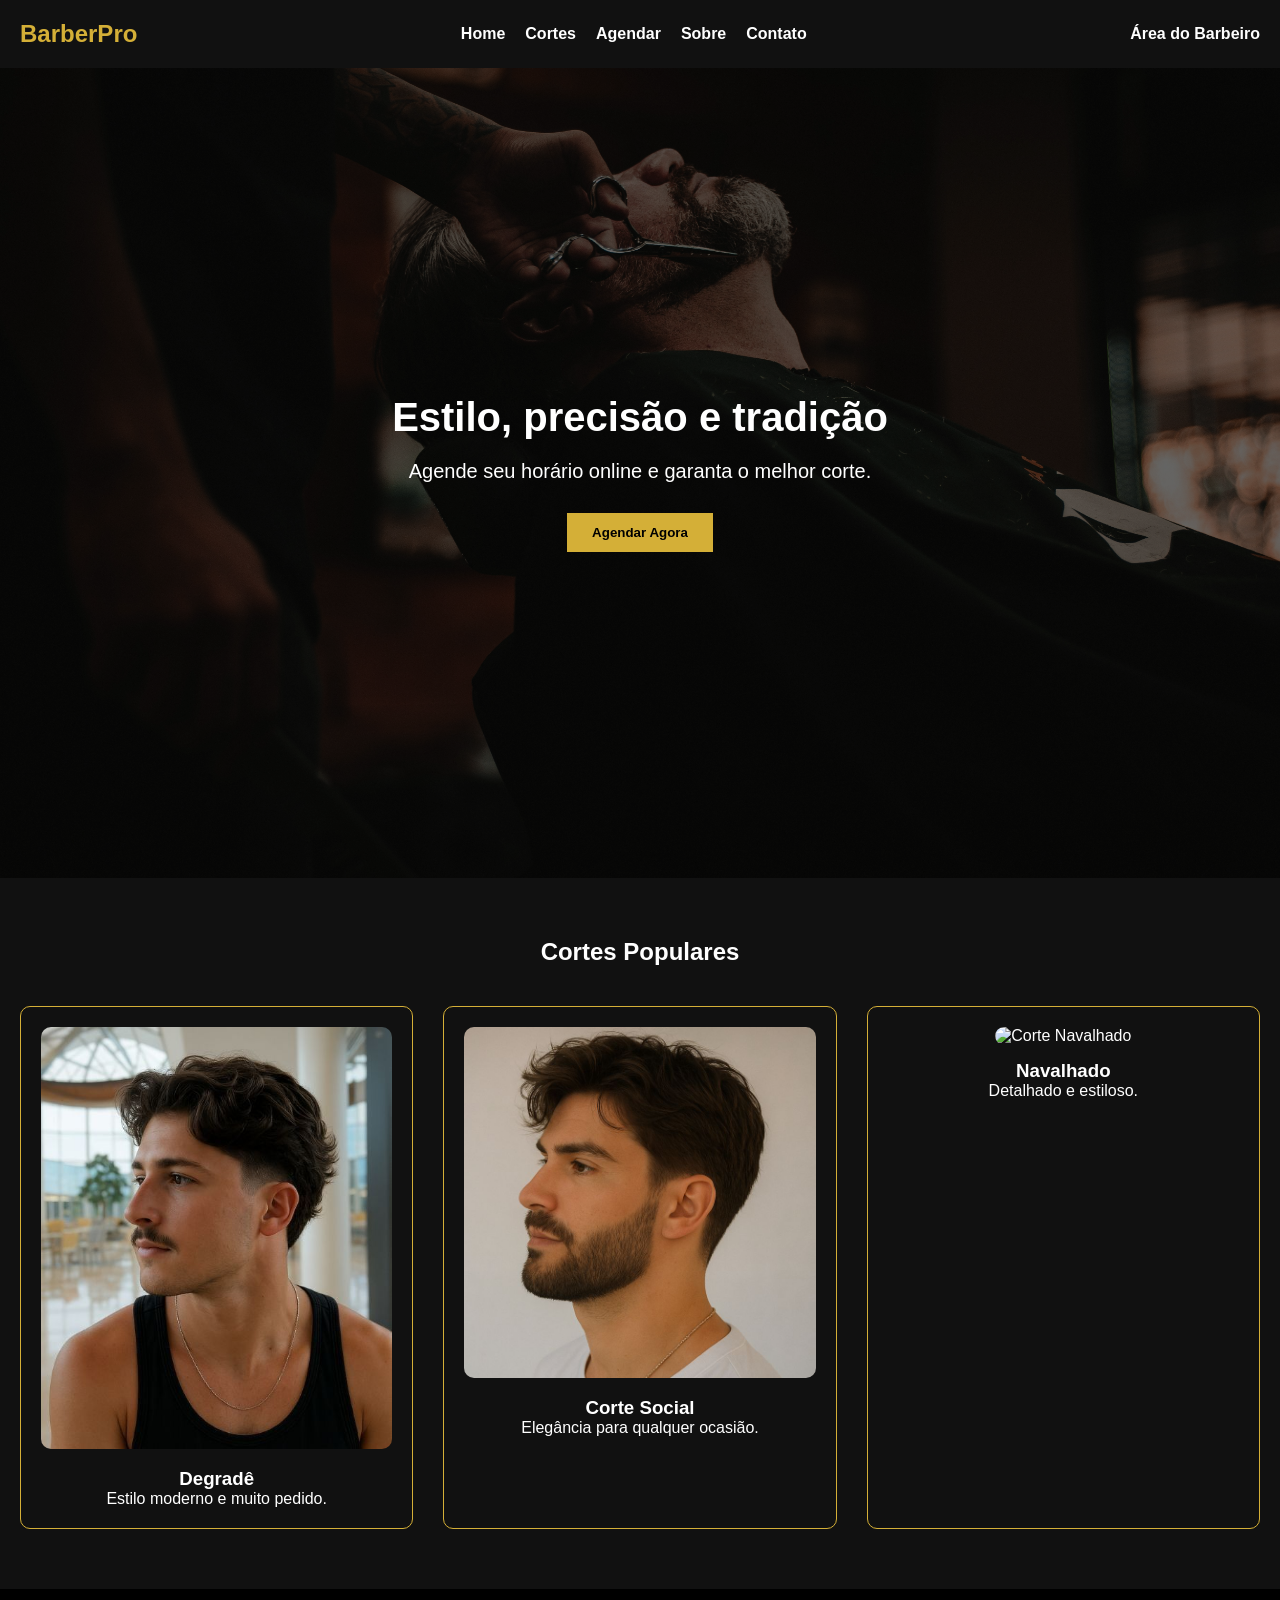
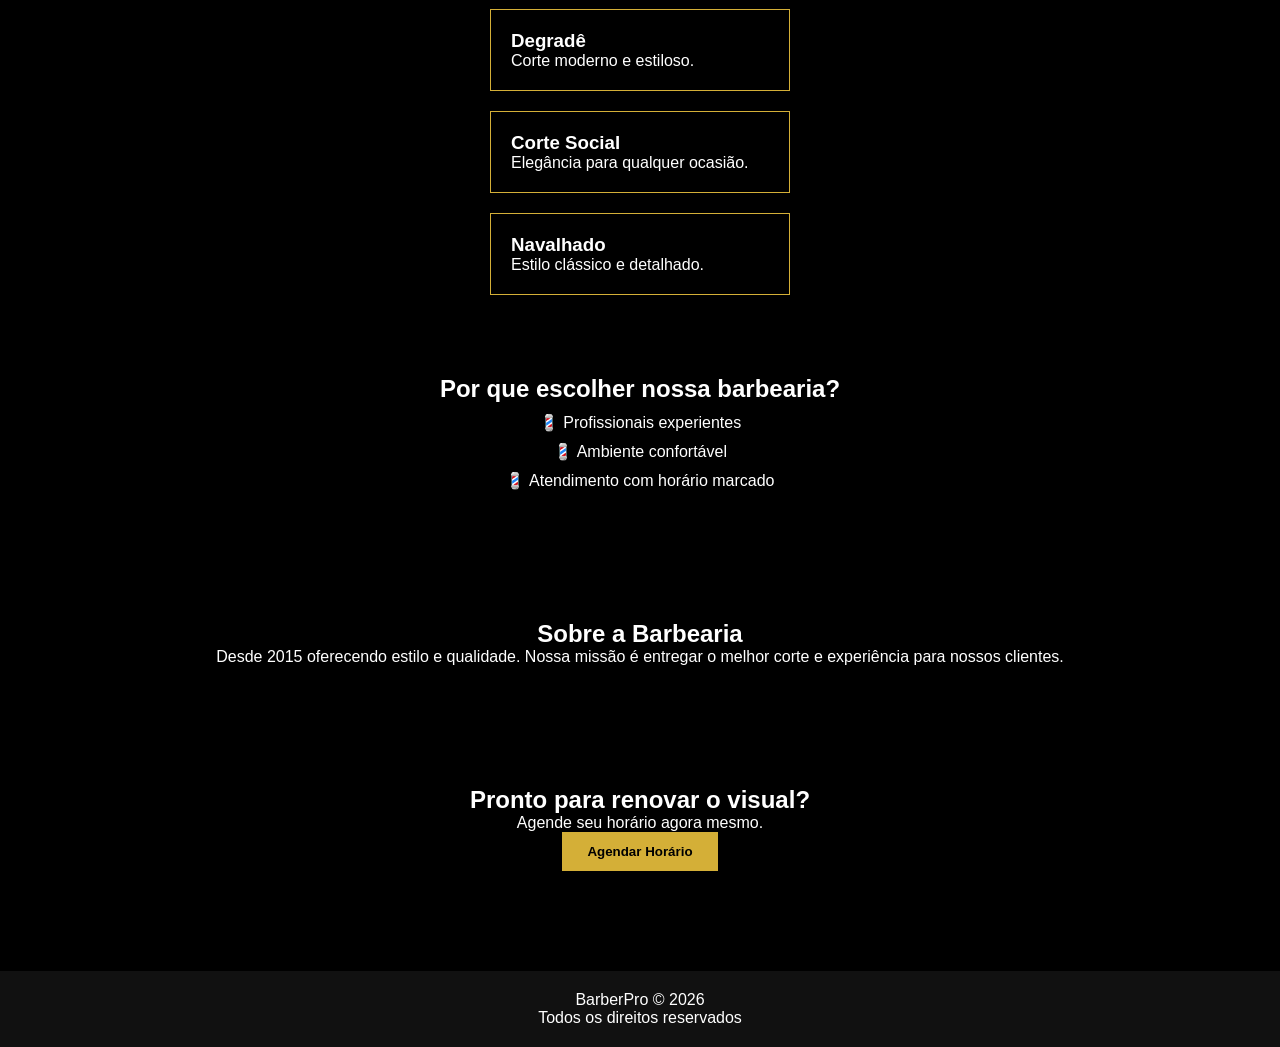
==== index.html @ a1309068 "Add files via upload" ====
<!DOCTYPE html>
<html lang="pt-BR">
<head>
    <meta charset="UTF-8">
    <title>BarberPro</title>
    <link rel="stylesheet" href="style.css">
</head>

<body>

<header>
    <nav>
        <h1>BarberPro</h1>

        <ul>
            <li><a href="#">Home</a></li>
            <li><a href="cortes.html">Cortes</a></li>
            <li><a href="pages/agendamento.html">Agendar</a></li>
            <li><a href="pages/sobre.html">Sobre</a></li>
            <li><a href="#">Contato</a></li>
        </ul>
        <a class="login-btn" href="pages/login.html">Área do Barbeiro</a>
    </nav>
</header>


<section id="hero">
    <div class="hero-content">
        <h2>Estilo, precisão e tradição</h2>
        <p>Agende seu horário online e garanta o melhor corte.</p>
        <a href="pages/agendamento.html">
<button>Agendar Agora</button>
</a>
    </div>
</section>


<section id="cortes">
  <h2>Cortes Populares</h2>

  <div class="container-cortes">

    <div class="card-corte">
      <img src="images/degrade.jpg" alt="Corte Degradê">
      <h3>Degradê</h3>
      <p>Estilo moderno e muito pedido.</p>
    </div>

    <div class="card-corte">
      <img src="images/social.jpg" alt="Corte Social">
      <h3>Corte Social</h3>
      <p>Elegância para qualquer ocasião.</p>
    </div>

    <div class="card-corte">
      <img src="images/navalhado.jpg" alt="Corte Navalhado">
      <h3>Navalhado</h3>
      <p>Detalhado e estiloso.</p>
    </div>

  </div>
</section>

    <div class="corte">
        <h3>Degradê</h3>
        <p>Corte moderno e estiloso.</p>
    </div>

    <div class="corte">
        <h3>Corte Social</h3>
        <p>Elegância para qualquer ocasião.</p>
    </div>

    <div class="corte">
        <h3>Navalhado</h3>
        <p>Estilo clássico e detalhado.</p>
    </div>
</section>


<section id="vantagens">
    <h2>Por que escolher nossa barbearia?</h2>

    <p>💈 Profissionais experientes</p>
    <p>💈 Ambiente confortável</p>
    <p>💈 Atendimento com horário marcado</p>
</section>


<section id="sobre">
    <h2>Sobre a Barbearia</h2>

    <p>
        Desde 2015 oferecendo estilo e qualidade.
        Nossa missão é entregar o melhor corte e experiência para nossos clientes.
    </p>
</section>


<section id="agendamento">
    <h2>Pronto para renovar o visual?</h2>
    <p>Agende seu horário agora mesmo.</p>

    <button>Agendar Horário</button>
</section>


<footer>
    <p>BarberPro © 2026</p>
    <p>Todos os direitos reservados</p>
</footer>

</body>
</html>
---- style.css ----
/* Reset básico */
* {
    margin: 0;
    padding: 0;
    box-sizing: border-box;
}

/* Fonte e fundo geral */
body {
    font-family: Arial, sans-serif;
    background-color: #000;
    color: #fff;
}

/* NAVBAR */
header {
    background-color: #111;
    padding: 20px;
}

nav {
    display: flex;
    justify-content: space-between;
    align-items: center;
}

nav h1 {
    color: #d4af37;
}

nav ul {
    list-style: none;
    display: flex;
    gap: 20px;
}

nav a {
    text-decoration: none;
    color: white;
    font-weight: bold;
}

nav a:hover {
    color: #d4af37;
}

/* HERO */
#hero {
    text-align: center;
    padding: 100px 20px;
    background-color: #111;
}

#hero h2 {
    font-size: 40px;
    margin-bottom: 20px;
}

#hero p {
    margin-bottom: 30px;
}

button {
    background-color: #d4af37;
    color: black;
    border: none;
    padding: 12px 25px;
    font-weight: bold;
    cursor: pointer;
}

button:hover {
    opacity: 0.8;
}

/* SEÇÕES */
section {
    padding: 60px 20px;
    text-align: center;
}

/* CORTES */
#cortes {
    background-color: #111;
}

.corte {
    border: 1px solid #d4af37;
    padding: 20px;
    margin: 20px auto;
    max-width: 300px;
}

/* VANTAGENS */
#vantagens p {
    margin: 10px 0;
}

/* FOOTER */
footer {
    background-color: #111;
    text-align: center;
    padding: 20px;
    margin-top: 40px;
}

.container-cortes{
    display: grid;
    grid-template-columns: repeat(3, 1fr);
    gap: 30px;
    margin-top: 40px;
}

.card-corte{
    background-color: #111;
    border: 1px solid #d4af37;
    padding: 20px;
    border-radius: 10px;
}

.card-corte img{
    width: 100%;
    border-radius: 10px;
    margin-bottom: 15px;
}

.card-corte{
    transition: 0.3s;
}

.card-corte:hover{
    transform: scale(1.05);
    border-color: #ffd700;
}

#hero{
    height: 90vh;
    background-image: url("images/barbearia.jpg");
    background-size: cover;
    background-position: center;
    display: flex;
    align-items: center;
    justify-content: center;
    text-align: center;
    position: relative;
}

/* camada escura por cima da imagem */
#hero::before{
    content: "";
    position: absolute;
    inset: 0;
    background: rgba(0,0,0,0.6);
}

/* conteúdo acima da camada escura */
.hero-content{
    position: relative;
    z-index: 1;
}

.hero-content h2{
    font-size: 50px;
    margin-bottom: 20px;
}

.hero-content p{
    font-size: 20px;
    margin-bottom: 30px;
}

.form-agendamento{
    max-width: 600px;
    margin: auto;
    display: grid;
    grid-template-columns: 1fr 1fr;
    gap: 20px;
}

.campo{
    display: flex;
    flex-direction: column;
}

.campo label{
    margin-bottom: 5px;
}

.campo input,
.campo select{
    padding: 10px;
    border: 1px solid #d4af37;
    border-radius: 5px;
    background-color: #111;
    color: white;
}

.form-agendamento button{
    grid-column: span 2;
    padding: 15px;
    background-color: #d4af37;
    border: none;
    font-weight: bold;
    cursor: pointer;
}

.titulo-agendamento{
    text-align: center;
    padding: 8px;
   
}

.login{
    height:100vh;
    display:flex;
    flex-direction:column;
    justify-content:center;
    align-items:center;
}

.login form{
    width:300px;
}

table{
width:80%;
margin:auto;
border-collapse:collapse;
color:white;
}

th, td{
border:1px solid #d4af37;
padding:10px;
text-align:center;
}

th{
background:#111;
}

#agenda{
width:80%;
margin:auto;
}

#agenda h2{
margin-top:30px;
color:#d4af37;
}

.agendamento-card{
background:#111;
border:1px solid #d4af37;
padding:10px;
margin:10px 0;
border-radius:5px;
}

.estatisticas{
display: flex;
gap: 20px;
margin: 30px 0;
}

.card-estat{
background: #111;
color: white;
padding: 20px;
border-radius: 10px;
width: 180px;
text-align: center;
}

.card-estat h3{
font-size: 32px;
margin-bottom: 5px;
}
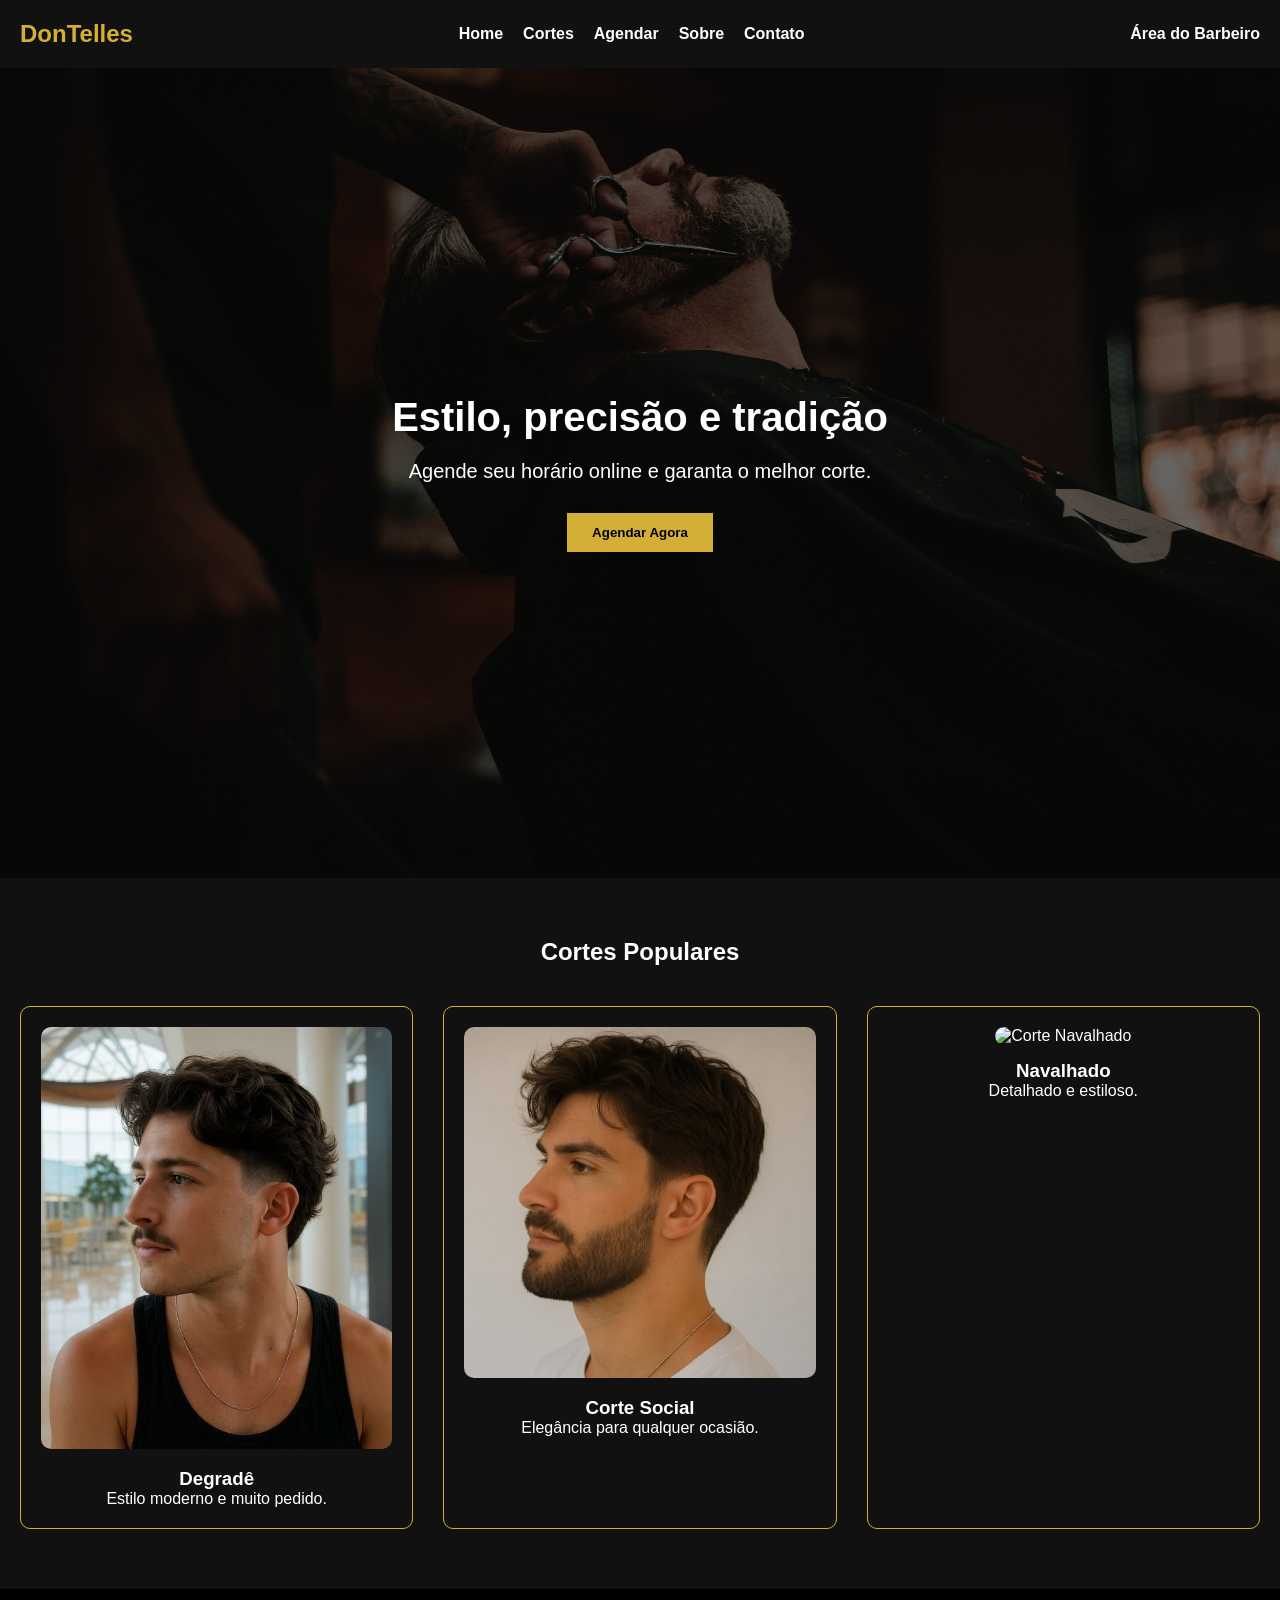
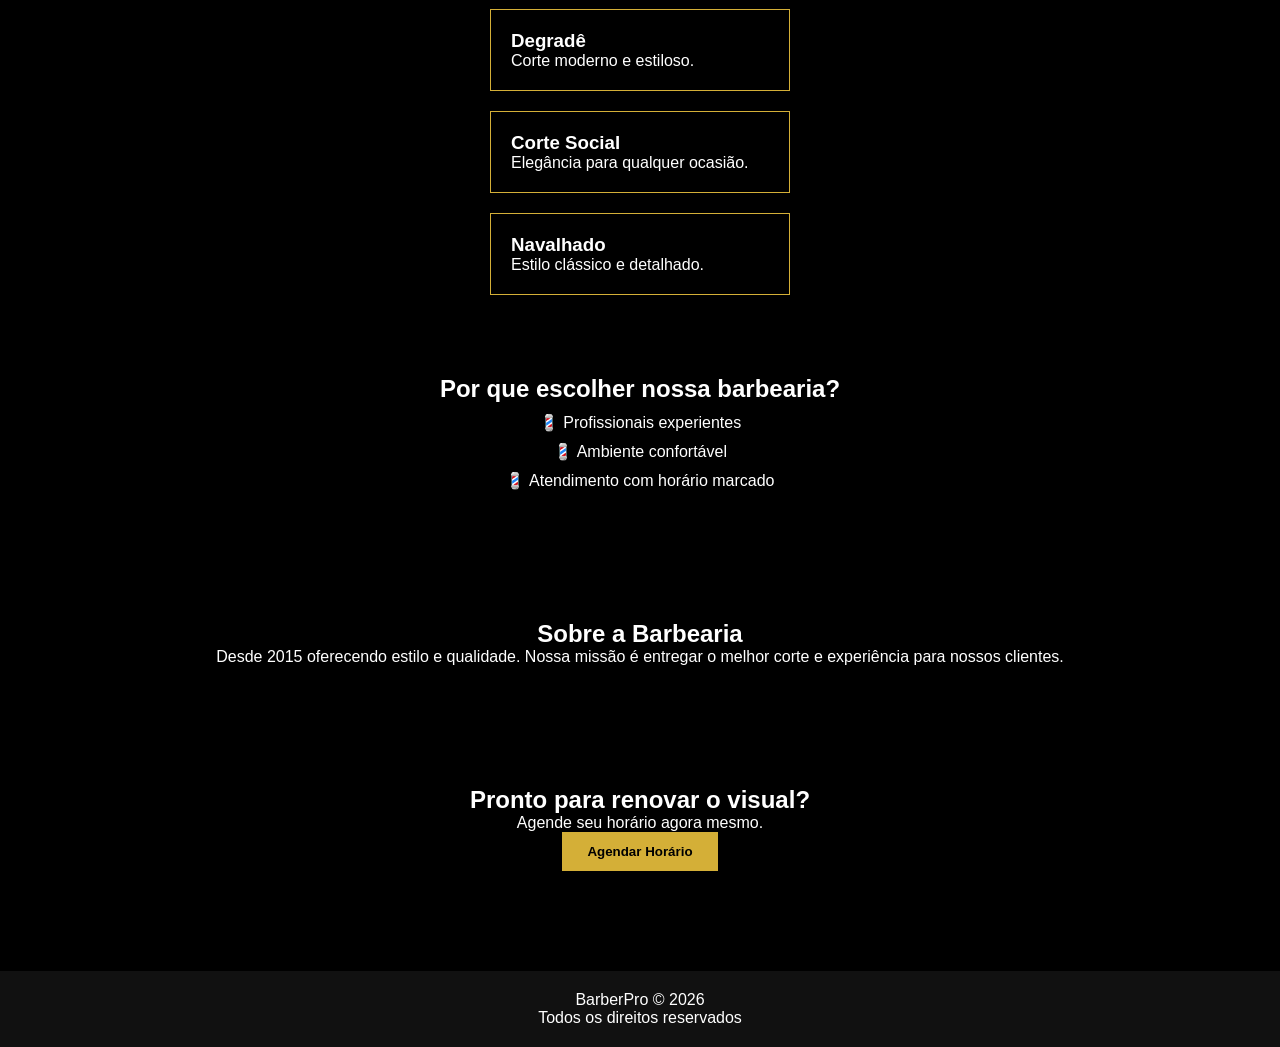
==== commit 56fc88ba: "Update index.html" ====
--- a/index.html
+++ b/index.html
@@ -10,10 +10,10 @@
 
 <header>
     <nav>
-        <h1>BarberPro</h1>
+        <h1>DonTelles</h1>
 
         <ul>
-            <li><a href="#">Home</a></li>
+            <li><a href="index.html">Home</a></li>
             <li><a href="cortes.html">Cortes</a></li>
             <li><a href="pages/agendamento.html">Agendar</a></li>
             <li><a href="pages/sobre.html">Sobre</a></li>
@@ -111,4 +111,4 @@
 </footer>
 
 </body>
-</html>+</html>
--- a/style.css
+++ b/style.css
@@ -275,4 +275,22 @@
 .card-estat h3{
 font-size: 32px;
 margin-bottom: 5px;
-}+
+}
+
+.botao-home{
+position: fixed;
+top: 20px;
+left: 20px;
+background: #000;
+color: white;
+padding: 10px 18px;
+border-radius: 8px;
+text-decoration: none;
+font-weight: bold;
+transition: 0.3s;
+}
+
+.botao-home:hover{
+background: #333;
+}
